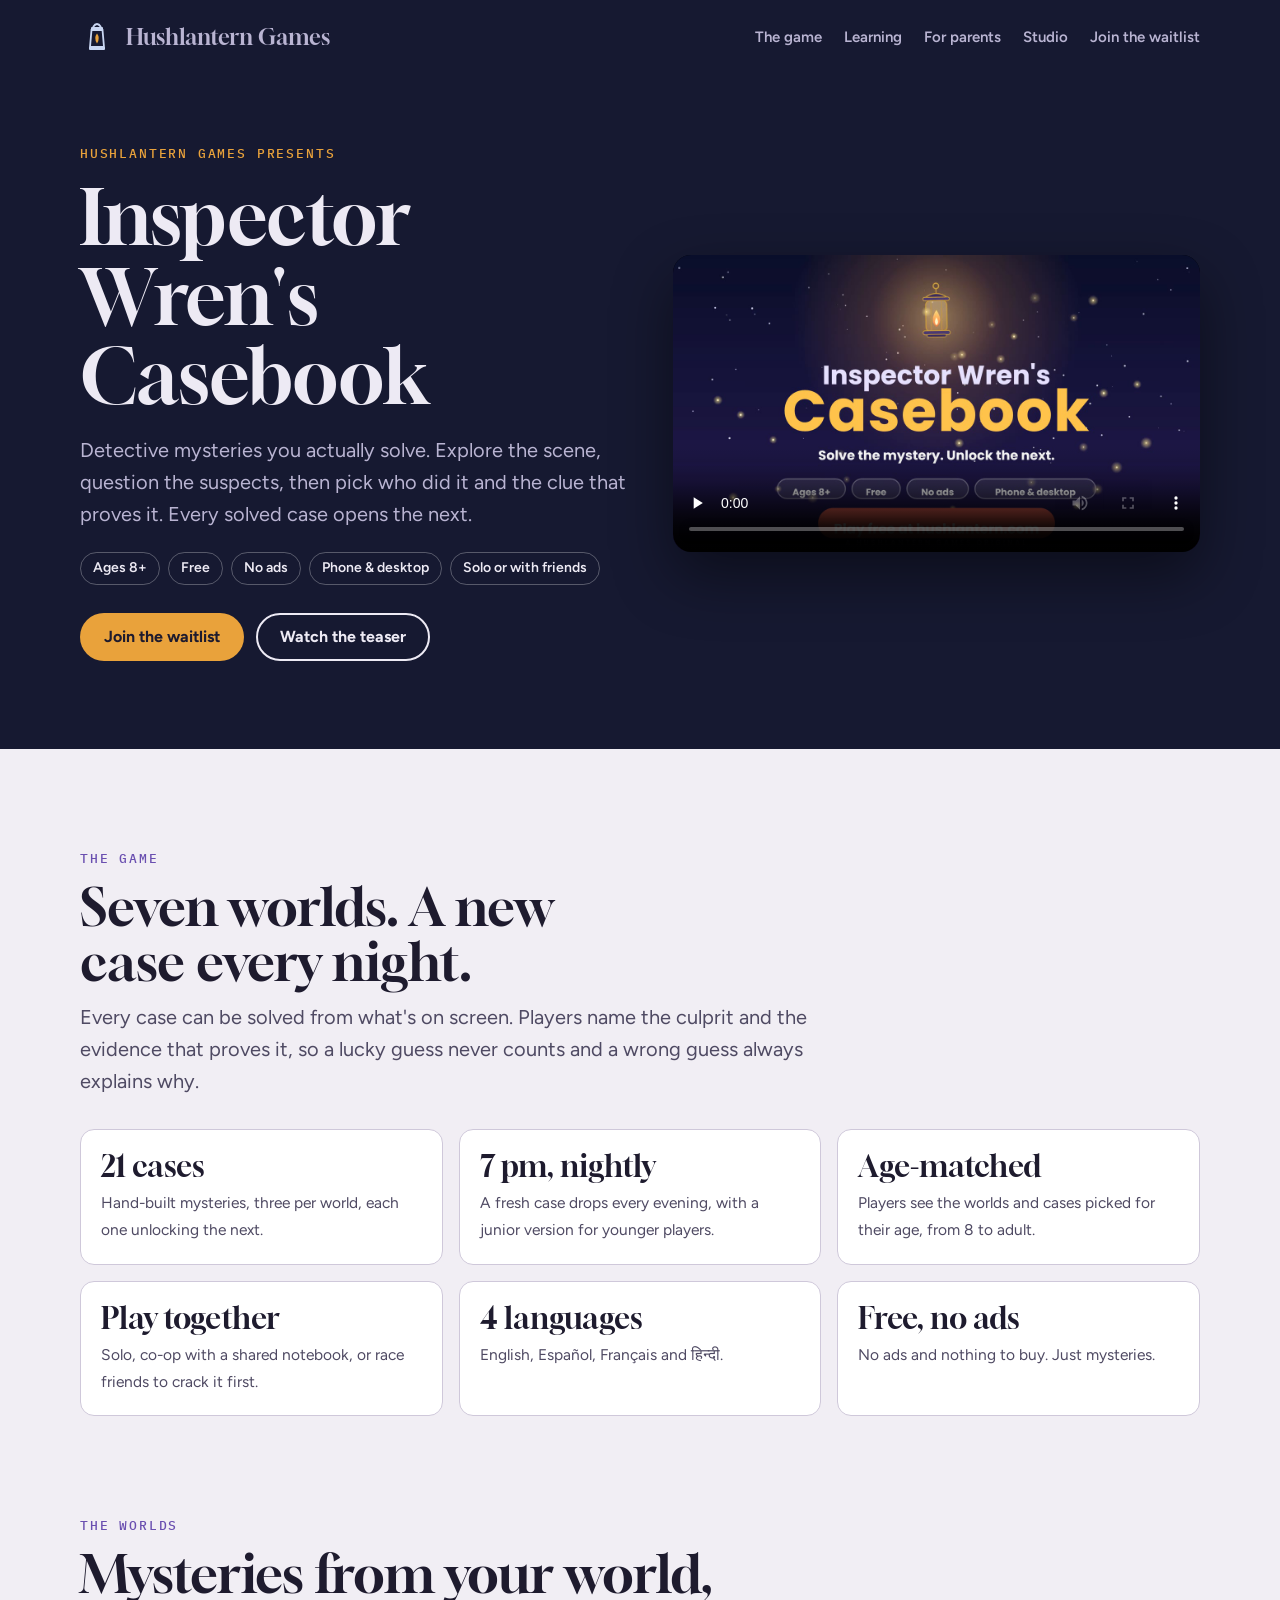
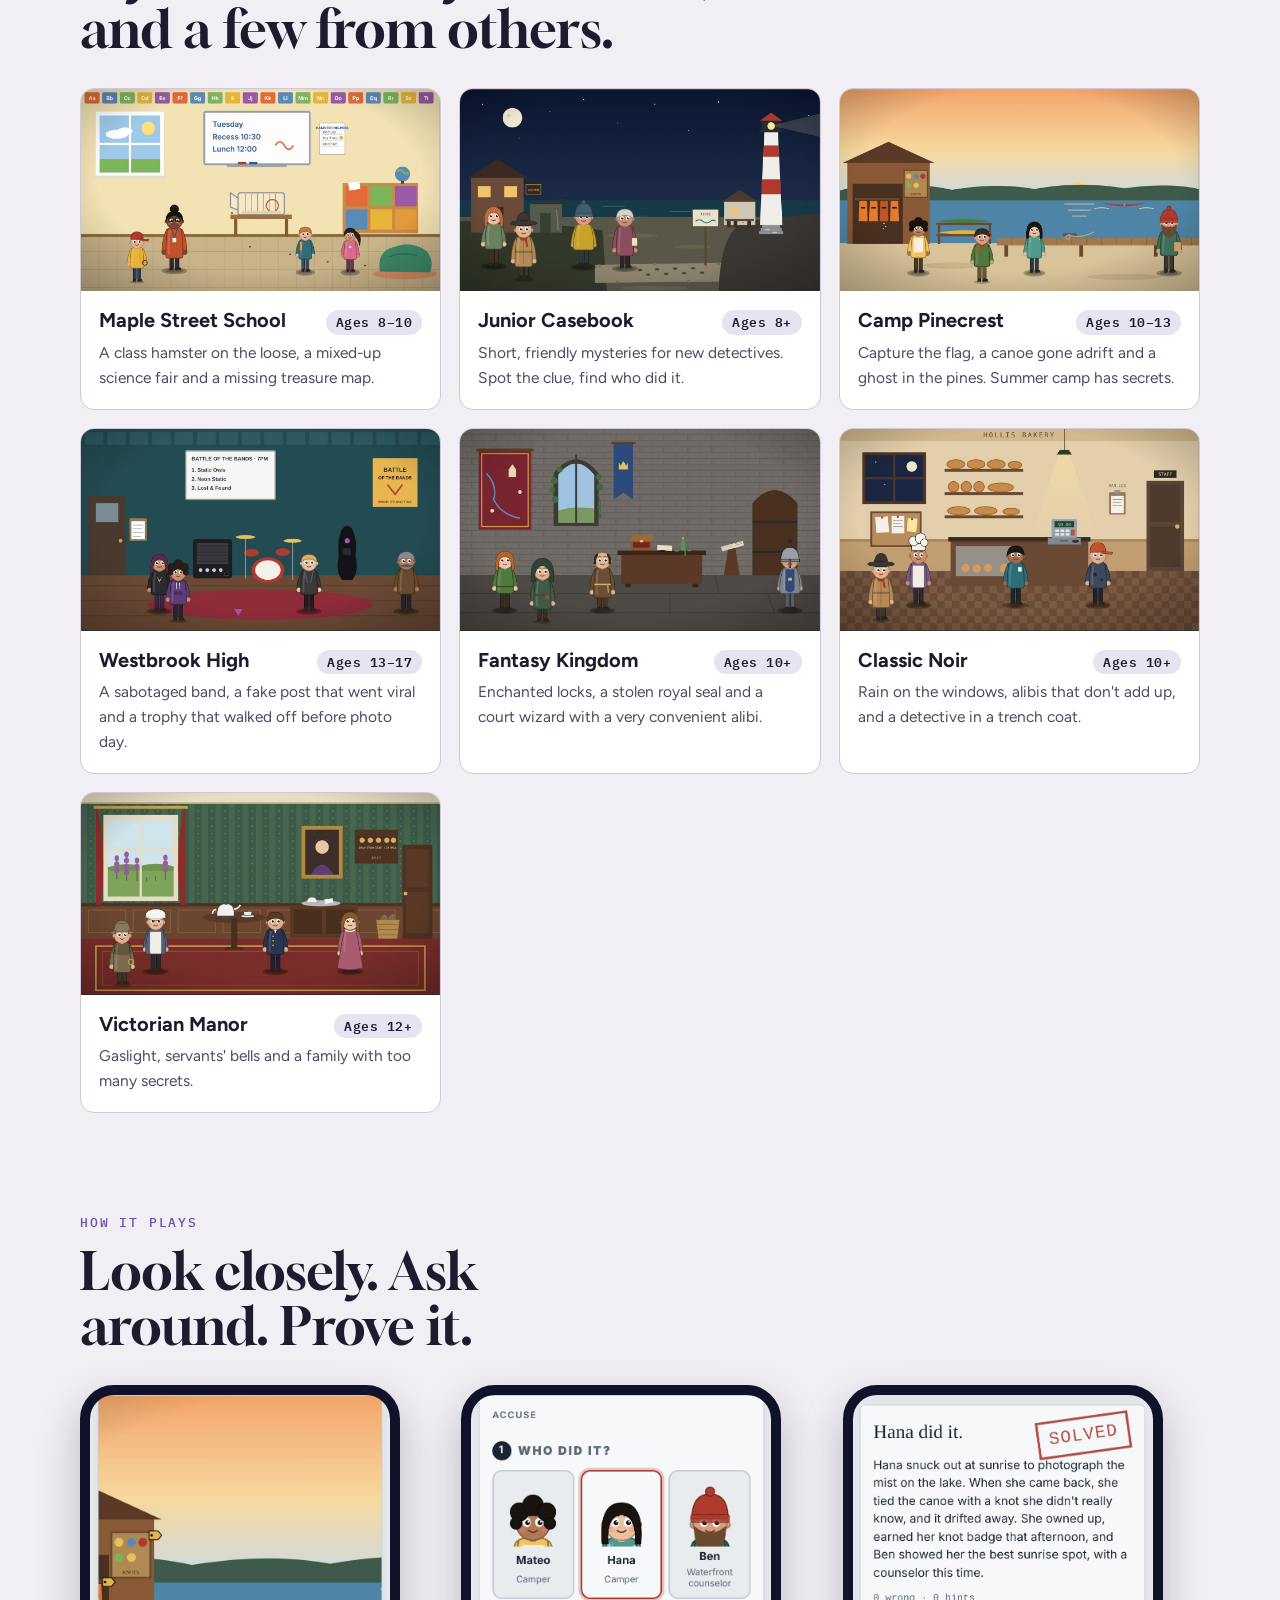
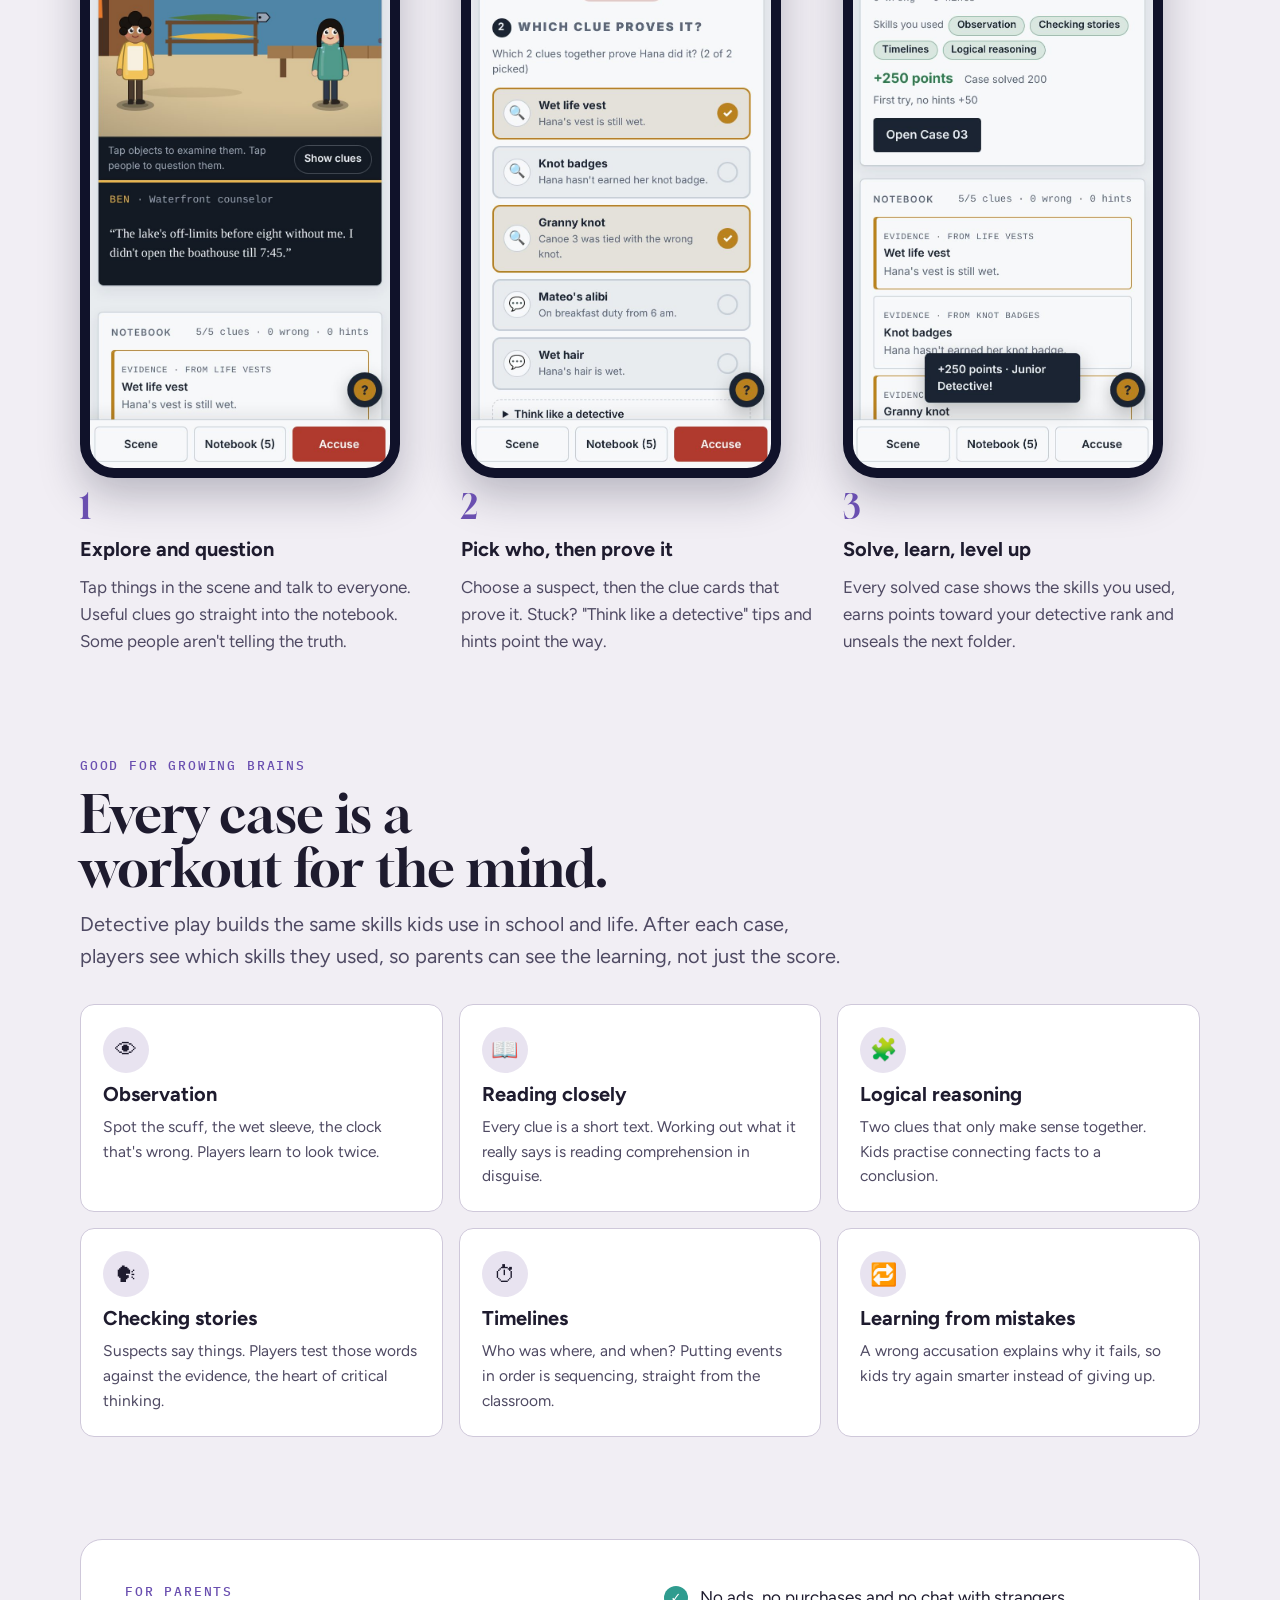
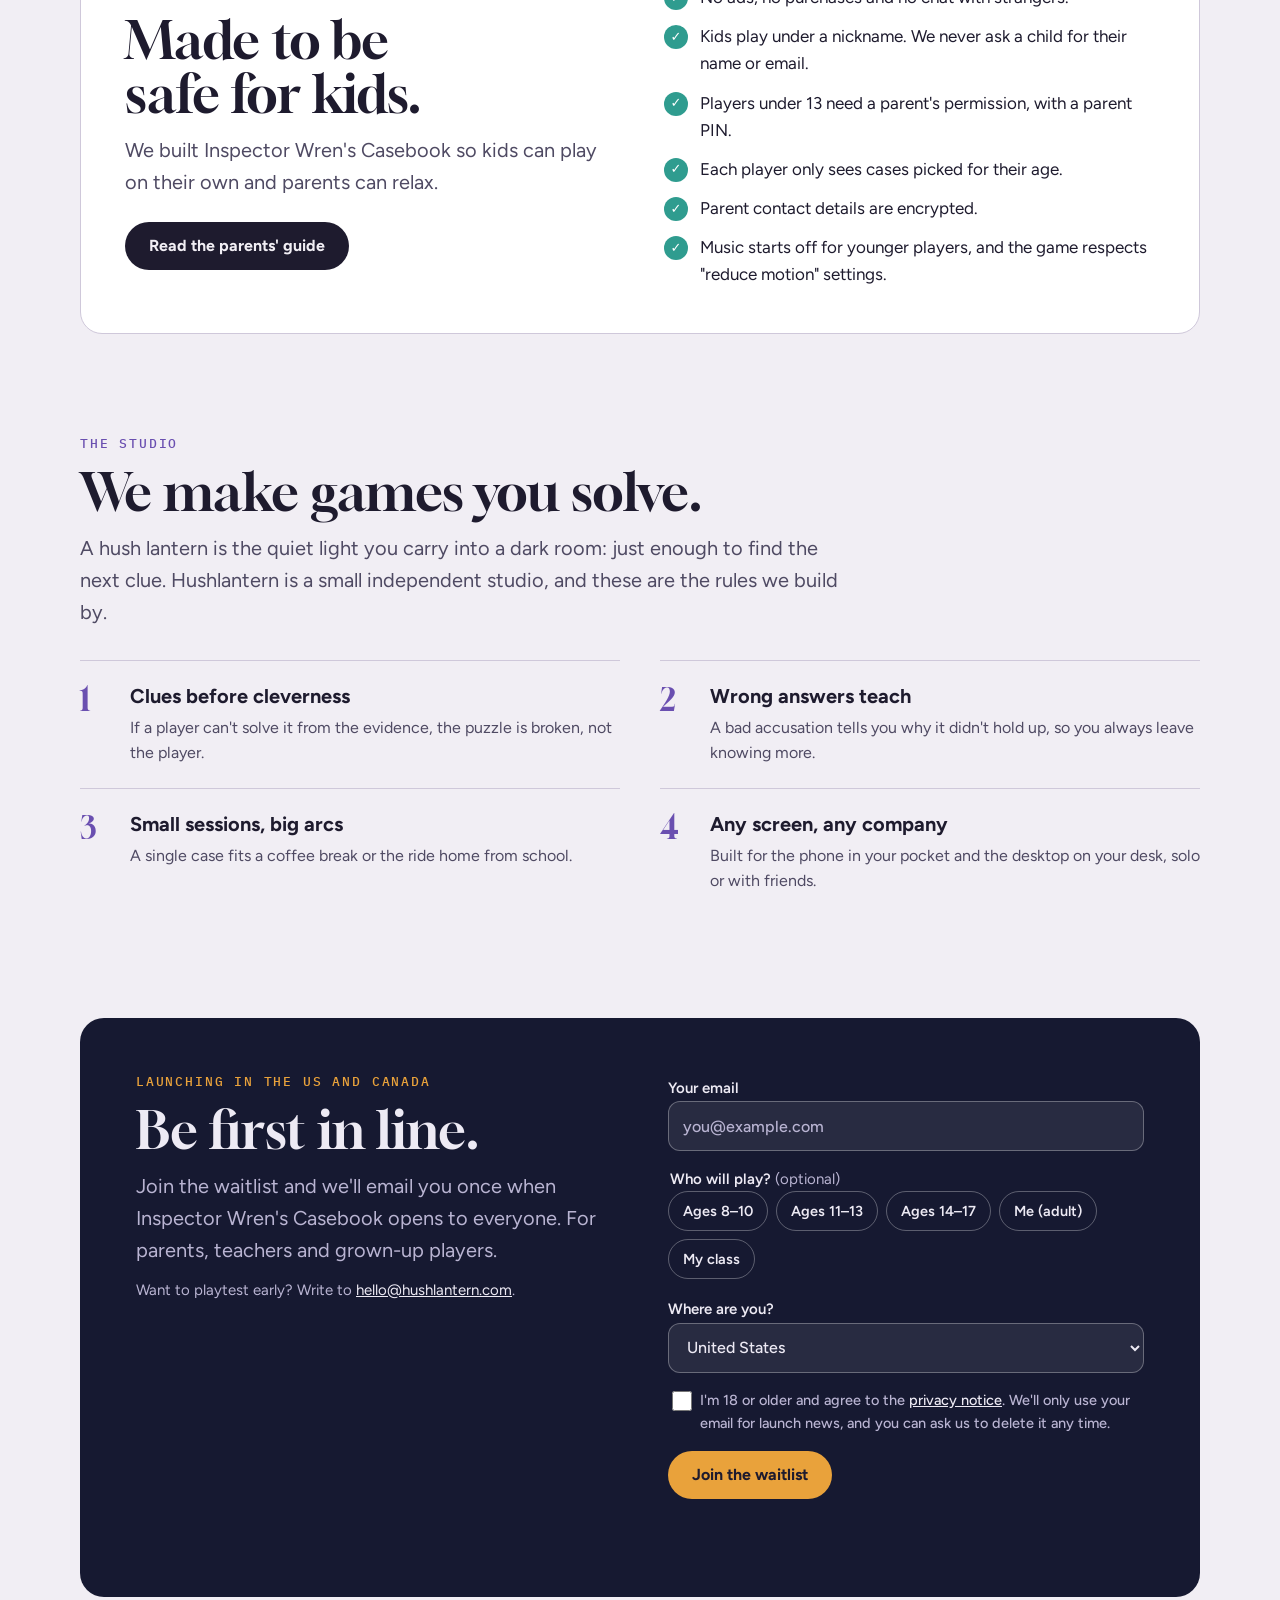
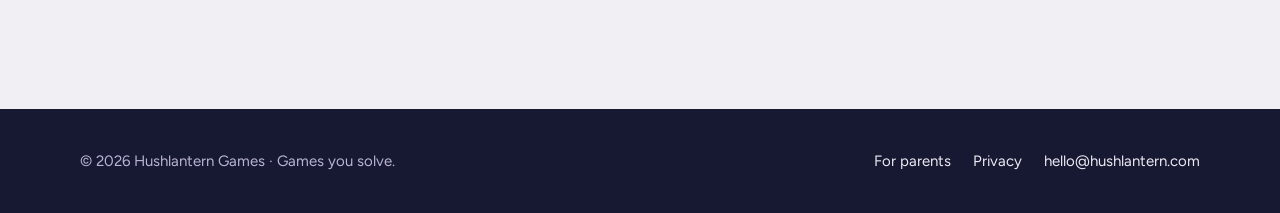
==== index.html @ 2d1e4416 "Launch hushlantern.com: studio site, game page, parents' guide, privacy notice, waitlist Co-Authored" ====
<!doctype html>
<html lang="en">
<head>
<meta charset="utf-8">
<meta name="viewport" content="width=device-width,initial-scale=1">
<title>Hushlantern Games · Inspector Wren's Casebook</title>
<meta name="description" content="Hushlantern Games makes games you solve. Inspector Wren's Casebook: free detective mysteries for ages 8 and up, on phone and desktop. No ads.">
<link rel="canonical" href="https://hushlantern.com/">
<meta property="og:type" content="website">
<meta property="og:site_name" content="Hushlantern Games">
<meta property="og:title" content="Inspector Wren's Casebook · Hushlantern Games">
<meta property="og:description" content="Free detective mysteries for ages 8 and up. Explore the scene, question suspects, prove who did it. No ads.">
<meta property="og:url" content="https://hushlantern.com/">
<meta property="og:image" content="https://hushlantern.com/assets/img/og-image.jpg">
<meta name="twitter:card" content="summary_large_image">
<meta name="theme-color" content="#161931">
<link rel="icon" href="assets/img/favicon.svg" type="image/svg+xml">
<link rel="apple-touch-icon" href="assets/img/apple-touch-icon.png">
<link rel="preconnect" href="https://fonts.googleapis.com">
<link rel="preconnect" href="https://fonts.gstatic.com" crossorigin>
<link rel="stylesheet" href="https://fonts.googleapis.com/css2?family=Gloock&family=Figtree:wght@400;500;600;700&family=IBM+Plex+Mono:wght@400;500&display=swap">
<link rel="stylesheet" href="assets/site.css">
<script type="application/ld+json">
{"@context":"https://schema.org","@type":"VideoGame","name":"Inspector Wren's Casebook","url":"https://hushlantern.com/","publisher":{"@type":"Organization","name":"Hushlantern Games","url":"https://hushlantern.com/"},"genre":["Mystery","Puzzle","Educational"],"gamePlatform":["Web browser","Mobile","Desktop"],"playMode":["SinglePlayer","CoOp","MultiPlayer"],"typicalAgeRange":"8-","offers":{"@type":"Offer","price":"0","priceCurrency":"USD"},"inLanguage":["en","es","fr","hi"]}
</script>
</head>
<body>
<a class="skip" href="#main">Skip to content</a>

<header class="top">
  <div class="wrap">
    <nav class="nav" aria-label="Main">
      <a class="brand" href="./">
        <svg width="34" height="34" viewBox="0 0 34 34" aria-hidden="true"><path d="M13 7 Q17 1 21 7" fill="none" stroke="#C9D6F2" stroke-width="1.8"/><rect x="11" y="7" width="12" height="3" rx="1" fill="#C9D6F2"/><path d="M11.5 10 L22.5 10 L24 27 L10 27Z" fill="none" stroke="#C9D6F2" stroke-width="1.8"/><path d="M17 13.5 Q20.5 18 17 23.5 Q13.5 18 17 13.5Z" fill="#E9A23B"/><rect x="9" y="27" width="16" height="3" rx="1" fill="#C9D6F2"/></svg>
        Hushlantern Games
      </a>
      <ul>
        <li><a href="#game">The game</a></li>
        <li><a href="#learning">Learning</a></li>
        <li><a href="parents.html">For parents</a></li>
        <li><a href="#studio">Studio</a></li>
        <li><a href="#waitlist">Join the waitlist</a></li>
      </ul>
    </nav>

    <div class="hero">
      <div>
        <p class="eyebrow">Hushlantern Games presents</p>
        <h1>Inspector Wren's Casebook</h1>
        <p class="lead">Detective mysteries you actually solve. Explore the scene, question the suspects, then pick who did it and the clue that proves it. Every solved case opens the next.</p>
        <ul class="chips" aria-label="At a glance">
          <li>Ages 8+</li><li>Free</li><li>No ads</li><li>Phone &amp; desktop</li><li>Solo or with friends</li>
        </ul>
        <div class="ctas">
          <a class="btn btn-primary" href="#waitlist" data-play>Join the waitlist</a>
          <a class="btn btn-ghost" href="#teaser">Watch the teaser</a>
        </div>
      </div>
      <div id="teaser" class="video-card">
        <video controls playsinline preload="none" poster="assets/img/teaser-poster.jpg" aria-label="Inspector Wren's Casebook teaser, 54 seconds">
          <source src="assets/video/casebook-teaser.mp4" type="video/mp4">
          <source src="assets/video/casebook-teaser.webm" type="video/webm">
          Your browser can't play this video. <a href="assets/video/casebook-teaser.mp4">Download the teaser</a>.
        </video>
      </div>
    </div>
  </div>
</header>

<main id="main">

  <section id="game" class="wrap" aria-labelledby="game-h">
    <div class="sec-head">
      <p class="eyebrow">The game</p>
      <h2 id="game-h">Seven worlds. A new case every night.</h2>
      <p class="lead">Every case can be solved from what's on screen. Players name the culprit and the evidence that proves it, so a lucky guess never counts and a wrong guess always explains why.</p>
    </div>
    <div class="facts">
      <div class="fact"><b>21 cases</b><span>Hand-built mysteries, three per world, each one unlocking the next.</span></div>
      <div class="fact"><b>7 pm, nightly</b><span>A fresh case drops every evening, with a junior version for younger players.</span></div>
      <div class="fact"><b>Age-matched</b><span>Players see the worlds and cases picked for their age, from 8 to adult.</span></div>
      <div class="fact"><b>Play together</b><span>Solo, co-op with a shared notebook, or race friends to crack it first.</span></div>
      <div class="fact"><b>4 languages</b><span>English, Español, Français and हिन्दी.</span></div>
      <div class="fact"><b>Free, no ads</b><span>No ads and nothing to buy. Just mysteries.</span></div>
    </div>
  </section>

  <section class="wrap" aria-labelledby="worlds-h">
    <div class="sec-head">
      <p class="eyebrow">The worlds</p>
      <h2 id="worlds-h">Mysteries from your world, and a few from others.</h2>
    </div>
    <div class="worlds">
      <article class="world"><img src="assets/img/world-maple.jpg" alt="A cheerful classroom with a hamster cage and three classmates" width="1280" height="720" loading="lazy"><div><h3>Maple Street School <span class="age">Ages 8–10</span></h3><p>A class hamster on the loose, a mixed-up science fair and a missing treasure map.</p></div></article>
      <article class="world"><img src="assets/img/world-junior.jpg" alt="A harbor at night with a lighthouse and townspeople" width="1280" height="720" loading="lazy"><div><h3>Junior Casebook <span class="age">Ages 8+</span></h3><p>Short, friendly mysteries for new detectives. Spot the clue, find who did it.</p></div></article>
      <article class="world"><img src="assets/img/world-camp.jpg" alt="A summer camp dock on a lake at sunrise" width="1280" height="720" loading="lazy"><div><h3>Camp Pinecrest <span class="age">Ages 10–13</span></h3><p>Capture the flag, a canoe gone adrift and a ghost in the pines. Summer camp has secrets.</p></div></article>
      <article class="world"><img src="assets/img/world-westbrook.jpg" alt="A high school music room set up for a battle of the bands" width="1280" height="720" loading="lazy"><div><h3>Westbrook High <span class="age">Ages 13–17</span></h3><p>A sabotaged band, a fake post that went viral and a trophy that walked off before photo day.</p></div></article>
      <article class="world"><img src="assets/img/world-fantasy.jpg" alt="A royal chancellor's tower room in a fantasy castle" width="1280" height="720" loading="lazy"><div><h3>Fantasy Kingdom <span class="age">Ages 10+</span></h3><p>Enchanted locks, a stolen royal seal and a court wizard with a very convenient alibi.</p></div></article>
      <article class="world"><img src="assets/img/world-noir.jpg" alt="A 1940s bakery at night with suspects by the counter" width="1280" height="720" loading="lazy"><div><h3>Classic Noir <span class="age">Ages 10+</span></h3><p>Rain on the windows, alibis that don't add up, and a detective in a trench coat.</p></div></article>
      <article class="world"><img src="assets/img/world-manor.jpg" alt="A Victorian drawing room with a tea table and family members" width="1280" height="720" loading="lazy"><div><h3>Victorian Manor <span class="age">Ages 12+</span></h3><p>Gaslight, servants' bells and a family with too many secrets.</p></div></article>
    </div>
  </section>

  <section class="wrap" aria-labelledby="how-h">
    <div class="sec-head">
      <p class="eyebrow">How it plays</p>
      <h2 id="how-h">Look closely. Ask around. Prove it.</h2>
    </div>
    <div class="steps">
      <div class="step"><div class="phone"><img src="assets/img/phone-explore.jpg" alt="Phone screen: a lakeside camp scene with a counselor speaking" loading="lazy"></div><span class="num">1</span><h3>Explore and question</h3><p>Tap things in the scene and talk to everyone. Useful clues go straight into the notebook. Some people aren't telling the truth.</p></div>
      <div class="step"><div class="phone"><img src="assets/img/phone-accuse.jpg" alt="Phone screen: picking Hana as the suspect and ticking two clue cards" loading="lazy"></div><span class="num">2</span><h3>Pick who, then prove it</h3><p>Choose a suspect, then the clue cards that prove it. Stuck? "Think like a detective" tips and hints point the way.</p></div>
      <div class="step"><div class="phone"><img src="assets/img/phone-solved.jpg" alt="Phone screen: a SOLVED stamp, the case explanation, skills used and points earned" loading="lazy"></div><span class="num">3</span><h3>Solve, learn, level up</h3><p>Every solved case shows the skills you used, earns points toward your detective rank and unseals the next folder.</p></div>
    </div>
  </section>

  <section id="learning" class="wrap" aria-labelledby="learn-h">
    <div class="sec-head">
      <p class="eyebrow">Good for growing brains</p>
      <h2 id="learn-h">Every case is a workout for the mind.</h2>
      <p class="lead">Detective play builds the same skills kids use in school and life. After each case, players see which skills they used, so parents can see the learning, not just the score.</p>
    </div>
    <div class="skills">
      <div class="skill"><span class="ic" aria-hidden="true">👁</span><h3>Observation</h3><p>Spot the scuff, the wet sleeve, the clock that's wrong. Players learn to look twice.</p></div>
      <div class="skill"><span class="ic" aria-hidden="true">📖</span><h3>Reading closely</h3><p>Every clue is a short text. Working out what it really says is reading comprehension in disguise.</p></div>
      <div class="skill"><span class="ic" aria-hidden="true">🧩</span><h3>Logical reasoning</h3><p>Two clues that only make sense together. Kids practise connecting facts to a conclusion.</p></div>
      <div class="skill"><span class="ic" aria-hidden="true">🗣</span><h3>Checking stories</h3><p>Suspects say things. Players test those words against the evidence, the heart of critical thinking.</p></div>
      <div class="skill"><span class="ic" aria-hidden="true">⏱</span><h3>Timelines</h3><p>Who was where, and when? Putting events in order is sequencing, straight from the classroom.</p></div>
      <div class="skill"><span class="ic" aria-hidden="true">🔁</span><h3>Learning from mistakes</h3><p>A wrong accusation explains why it fails, so kids try again smarter instead of giving up.</p></div>
    </div>
  </section>

  <section class="wrap" aria-labelledby="parents-h">
    <div class="band">
      <div class="sec-head" style="margin:0">
        <p class="eyebrow">For parents</p>
        <h2 id="parents-h">Made to be safe for kids.</h2>
        <p class="lead">We built Inspector Wren's Casebook so kids can play on their own and parents can relax.</p>
        <p><a class="btn btn-dark" href="parents.html" style="margin-top:12px">Read the parents' guide</a></p>
      </div>
      <ul class="ticks">
        <li>No ads, no purchases and no chat with strangers.</li>
        <li>Kids play under a nickname. We never ask a child for their name or email.</li>
        <li>Players under 13 need a parent's permission, with a parent PIN.</li>
        <li>Each player only sees cases picked for their age.</li>
        <li>Parent contact details are encrypted.</li>
        <li>Music starts off for younger players, and the game respects "reduce motion" settings.</li>
      </ul>
    </div>
  </section>

  <section id="studio" class="wrap" aria-labelledby="studio-h">
    <div class="sec-head">
      <p class="eyebrow">The studio</p>
      <h2 id="studio-h">We make games you solve.</h2>
      <p class="lead">A hush lantern is the quiet light you carry into a dark room: just enough to find the next clue. Hushlantern is a small independent studio, and these are the rules we build by.</p>
    </div>
    <ol class="rules">
      <li><span class="n">1</span><div><h3>Clues before cleverness</h3><p>If a player can't solve it from the evidence, the puzzle is broken, not the player.</p></div></li>
      <li><span class="n">2</span><div><h3>Wrong answers teach</h3><p>A bad accusation tells you why it didn't hold up, so you always leave knowing more.</p></div></li>
      <li><span class="n">3</span><div><h3>Small sessions, big arcs</h3><p>A single case fits a coffee break or the ride home from school.</p></div></li>
      <li><span class="n">4</span><div><h3>Any screen, any company</h3><p>Built for the phone in your pocket and the desktop on your desk, solo or with friends.</p></div></li>
    </ol>
  </section>

  <section id="waitlist" class="wrap" aria-labelledby="wl-h">
    <div class="waitlist">
      <div class="sec-head" style="margin:0">
        <p class="eyebrow">Launching in the US and Canada</p>
        <h2 id="wl-h">Be first in line.</h2>
        <p class="lead">Join the waitlist and we'll email you once when Inspector Wren's Casebook opens to everyone. For parents, teachers and grown-up players.</p>
        <p class="lead" style="font-size:15px">Want to playtest early? Write to <a href="mailto:hello@hushlantern.com" style="color:var(--on-night)">hello@hushlantern.com</a>.</p>
      </div>
      <form id="wl-form" novalidate>
        <div>
          <label for="wl-email">Your email</label>
          <input id="wl-email" name="email" type="email" autocomplete="email" placeholder="you@example.com" required maxlength="254">
        </div>
        <fieldset>
          <legend>Who will play? <span style="font-weight:400;color:var(--on-night-muted)">(optional)</span></legend>
          <div class="opts">
            <label class="opt"><input type="checkbox" name="ages" value="8-10"><span>Ages 8–10</span></label>
            <label class="opt"><input type="checkbox" name="ages" value="11-13"><span>Ages 11–13</span></label>
            <label class="opt"><input type="checkbox" name="ages" value="14-17"><span>Ages 14–17</span></label>
            <label class="opt"><input type="checkbox" name="ages" value="adult"><span>Me (adult)</span></label>
            <label class="opt"><input type="checkbox" name="ages" value="class"><span>My class</span></label>
          </div>
        </fieldset>
        <div>
          <label for="wl-region">Where are you?</label>
          <select id="wl-region" name="region">
            <option value="US">United States</option>
            <option value="CA">Canada</option>
            <option value="other">Somewhere else</option>
          </select>
        </div>
        <div class="hp" aria-hidden="true"><label for="wl-company">Leave this empty</label><input id="wl-company" name="company" type="text" tabindex="-1" autocomplete="off"></div>
        <label class="check"><input type="checkbox" name="consent" id="wl-consent" required><span>I'm 18 or older and agree to the <a href="privacy.html">privacy notice</a>. We'll only use your email for launch news, and you can ask us to delete it any time.</span></label>
        <div><button class="btn btn-primary" type="submit" id="wl-submit">Join the waitlist</button></div>
        <p class="msg" id="wl-msg" role="status" aria-live="polite"></p>
      </form>
    </div>
  </section>

</main>

<footer class="foot">
  <div class="wrap">
    <span>© 2026 Hushlantern Games · Games you solve.</span>
    <nav aria-label="Footer">
      <a href="parents.html">For parents</a>
      <a href="privacy.html">Privacy</a>
      <a href="mailto:hello@hushlantern.com">hello@hushlantern.com</a>
    </nav>
  </div>
</footer>

<script src="assets/config.js"></script>
<script src="assets/site.js"></script>
</body>
</html>
---- assets/site.css ----
/* Hushlantern Games — site styles */
:root{
  --bg:#F1EEF4;--surface:#FFFFFF;--surface-2:#E8E3F0;--ink:#1E1B2E;--muted:#4F4A63;--line:#CFC8DA;
  --night:#161931;--night-2:#1F2346;--on-night:#EDEAF4;--on-night-muted:#B9B4D2;
  --violet:#6A4FB0;--violet-ink:#5A3E9E;--amber:#E9A23B;--amber-ink:#1E1B2E;--coral:#E2604F;--teal:#2F9C8F;
  --radius:14px;--wrap:1200px;--gut:clamp(16px,4vw,40px);
  --serif:Gloock,Georgia,serif;--sans:Figtree,system-ui,-apple-system,"Segoe UI",sans-serif;--mono:"IBM Plex Mono",ui-monospace,monospace;
  color-scheme:light;
}
@media (prefers-color-scheme:dark){:root:not([data-theme="light"]){
  --bg:#121428;--surface:#1B1E38;--surface-2:#232747;--ink:#EDEAF4;--muted:#B9B4D2;--line:#34385C;--violet:#A994F0;--violet-ink:#C3B5F7;--amber-ink:#1E1B2E;color-scheme:dark}}
:root[data-theme="dark"]{--bg:#121428;--surface:#1B1E38;--surface-2:#232747;--ink:#EDEAF4;--muted:#B9B4D2;--line:#34385C;--violet:#A994F0;--violet-ink:#C3B5F7;color-scheme:dark}
*{box-sizing:border-box}
html{scroll-behavior:smooth}
@media (prefers-reduced-motion:reduce){html{scroll-behavior:auto}}
body{margin:0;background:var(--bg);color:var(--ink);font:400 17px/1.6 var(--sans);-webkit-font-smoothing:antialiased}
img,video{max-width:100%;display:block}
a{color:inherit}
a:hover{color:var(--violet-ink)}
:focus-visible{outline:3px solid var(--amber);outline-offset:3px;border-radius:4px}
.wrap{max-width:var(--wrap);margin:0 auto;padding:0 var(--gut)}
.skip{position:absolute;left:-999px;top:8px;background:var(--amber);color:var(--amber-ink);padding:8px 14px;border-radius:8px;z-index:10}
.skip:focus{left:8px}
.eyebrow{font:500 13px/1.3 var(--mono);letter-spacing:.14em;text-transform:uppercase;color:var(--violet)}
h1,h2{font-family:var(--serif);font-weight:400;line-height:1.05;margin:0;text-wrap:balance}
h1{font-size:clamp(40px,6vw,76px)}
h2{font-size:clamp(32px,4.4vw,52px)}
h3{font-size:20px;line-height:1.3;margin:0}
p{margin:0}
.lead{font-size:clamp(17px,1.6vw,20px);color:var(--muted);max-width:62ch}
section{padding:clamp(56px,8vw,104px) 0 0}
.sec-head{display:flex;flex-direction:column;gap:12px;max-width:760px;margin-bottom:32px}
.btn{display:inline-flex;align-items:center;justify-content:center;gap:10px;min-height:48px;padding:0 22px;border-radius:999px;font:700 16px/1 var(--sans);text-decoration:none;border:2px solid transparent;cursor:pointer}
.btn-primary{background:var(--amber);color:var(--amber-ink)}
.btn-primary:hover{filter:brightness(1.06);color:var(--amber-ink)}
.btn-ghost{border-color:currentColor;background:transparent}
.btn-dark{background:var(--ink);color:var(--bg)}
.btn-dark:hover{color:var(--bg);opacity:.9}

/* header + hero (always night-coloured) */
.top{background:var(--night);color:var(--on-night)}
.nav{display:flex;flex-wrap:wrap;align-items:center;justify-content:space-between;gap:12px 28px;padding:20px 0}
.brand{display:flex;align-items:center;gap:12px;text-decoration:none;font:400 22px var(--serif);color:var(--on-night)}
.brand:hover{color:var(--on-night)}
.nav ul{display:flex;flex-wrap:wrap;gap:6px 22px;list-style:none;margin:0;padding:0;font-weight:600;font-size:15px}
.nav a{text-decoration:none;color:var(--on-night-muted)}
.nav a:hover,.nav a[aria-current="page"]{color:var(--on-night)}
.hero{display:grid;grid-template-columns:minmax(0,1.05fr) minmax(0,1fr);gap:40px;align-items:center;padding:clamp(32px,6vw,72px) 0 clamp(48px,7vw,88px)}
@media (max-width:880px){.hero{grid-template-columns:minmax(0,1fr)}}
.hero .eyebrow{color:var(--amber)}
.hero h1{margin:14px 0 18px}
.hero .lead{color:var(--on-night-muted)}
.hero .ctas{display:flex;flex-wrap:wrap;gap:12px;margin-top:28px}
.hero .btn-ghost{color:var(--on-night)}
.hero .btn-ghost:hover{color:var(--amber)}
.chips{display:flex;flex-wrap:wrap;gap:8px;margin-top:22px;list-style:none;padding:0}
.chips li{border:1px solid rgba(255,255,255,.28);border-radius:999px;padding:4px 12px;font-size:14px;font-weight:600;color:var(--on-night)}
.video-card{position:relative;border-radius:18px;overflow:hidden;box-shadow:0 24px 60px rgba(0,0,0,.45);background:#000;aspect-ratio:16/9}
.video-card video{width:100%;height:100%;object-fit:cover}
.page-hero{padding:clamp(28px,5vw,56px) 0 clamp(40px,6vw,64px)}
.page-hero h1{font-size:clamp(36px,5vw,60px);margin:12px 0 14px}
.page-hero .lead{color:var(--on-night-muted)}

/* facts */
.facts{display:grid;grid-template-columns:repeat(3,minmax(0,1fr));gap:16px}
@media (max-width:820px){.facts{grid-template-columns:repeat(2,minmax(0,1fr))}}
@media (max-width:520px){.facts{grid-template-columns:minmax(0,1fr)}}
.fact{background:var(--surface);border:1px solid var(--line);border-radius:var(--radius);padding:20px}
.fact b{display:block;font:400 30px/1.1 var(--serif);margin-bottom:6px}
.fact span{color:var(--muted);font-size:15.5px}

/* worlds */
.worlds{display:grid;grid-template-columns:repeat(auto-fill,minmax(280px,1fr));gap:18px}
.world{background:var(--surface);border:1px solid var(--line);border-radius:var(--radius);overflow:hidden;display:flex;flex-direction:column}
.world img{aspect-ratio:16/9;object-fit:cover;width:100%}
.world div{padding:16px 18px 18px;display:flex;flex-direction:column;gap:6px}
.world h3{display:flex;justify-content:space-between;align-items:baseline;gap:10px;flex-wrap:wrap}
.age{font:600 12.5px/1 var(--mono);letter-spacing:.04em;background:var(--surface-2);border-radius:999px;padding:6px 10px;white-space:nowrap}
.world p{color:var(--muted);font-size:15.5px}

/* steps */
.steps{display:grid;grid-template-columns:repeat(3,minmax(0,1fr));gap:24px;align-items:start}
@media (max-width:860px){.steps{grid-template-columns:minmax(0,1fr)}}
.step{display:flex;flex-direction:column;gap:12px}
.phone{border:10px solid #10122A;border-radius:34px;overflow:hidden;background:#10122A;box-shadow:0 18px 40px rgba(22,25,49,.25);max-width:320px;width:100%;aspect-ratio:390/844}
.phone img{width:100%;height:100%;object-fit:cover;object-position:top}
.step .num{font:400 34px/1 var(--serif);color:var(--violet)}
.step p{color:var(--muted)}

/* skills */
.skills{display:grid;grid-template-columns:repeat(3,minmax(0,1fr));gap:16px}
@media (max-width:820px){.skills{grid-template-columns:repeat(2,minmax(0,1fr))}}
@media (max-width:520px){.skills{grid-template-columns:minmax(0,1fr)}}
.skill{background:var(--surface);border:1px solid var(--line);border-radius:var(--radius);padding:22px;display:flex;flex-direction:column;gap:8px}
.skill .ic{width:46px;height:46px;border-radius:50%;display:grid;place-items:center;font-size:22px;background:var(--surface-2)}
.skill p{color:var(--muted);font-size:15.5px}

/* parents band + rules */
.band{background:var(--surface);border:1px solid var(--line);border-radius:22px;padding:clamp(24px,4vw,44px);display:grid;grid-template-columns:minmax(0,1fr) minmax(0,1fr);gap:28px 48px}
@media (max-width:820px){.band{grid-template-columns:minmax(0,1fr)}}
.ticks{list-style:none;margin:0;padding:0;display:grid;gap:12px}
.ticks li{display:grid;grid-template-columns:26px minmax(0,1fr);gap:10px}
.ticks li::before{content:"✓";width:24px;height:24px;border-radius:50%;background:var(--teal);color:#fff;font-weight:800;font-size:13px;display:grid;place-items:center;margin-top:2px}
.rules{list-style:none;margin:0;padding:0;display:grid;grid-template-columns:repeat(2,minmax(0,1fr));gap:0 40px}
@media (max-width:760px){.rules{grid-template-columns:minmax(0,1fr)}}
.rules li{display:flex;gap:20px;padding:22px 0;border-top:1px solid var(--line)}
.rules .n{font:400 32px/1 var(--serif);color:var(--violet);min-width:30px}
.rules p{color:var(--muted);font-size:16px;margin-top:6px}

/* waitlist */
.waitlist{background:var(--night);color:var(--on-night);border-radius:24px;padding:clamp(28px,5vw,56px);display:grid;grid-template-columns:minmax(0,1fr) minmax(0,1fr);gap:32px 56px}
@media (max-width:860px){.waitlist{grid-template-columns:minmax(0,1fr)}}
.waitlist .eyebrow{color:var(--amber)}
.waitlist .lead{color:var(--on-night-muted)}
form{display:grid;gap:16px}
label,legend{font-weight:600;font-size:15px}
input[type=email],select{width:100%;min-height:50px;border-radius:12px;border:1px solid rgba(255,255,255,.3);background:rgba(255,255,255,.08);color:var(--on-night);font:500 16px var(--sans);padding:0 14px}
select option{color:#1E1B2E}
input::placeholder{color:var(--on-night-muted)}
fieldset{border:0;padding:0;margin:0;display:grid;gap:10px}
.opts{display:flex;flex-wrap:wrap;gap:8px}
.opt{position:relative}
.opt input{position:absolute;opacity:0;inset:0;margin:0;cursor:pointer}
.opt span{display:inline-flex;align-items:center;min-height:40px;padding:0 14px;border-radius:999px;border:1px solid rgba(255,255,255,.3);font-weight:600;font-size:14.5px}
.opt input:checked+span{background:var(--amber);border-color:var(--amber);color:var(--amber-ink)}
.opt input:focus-visible+span{outline:3px solid var(--amber);outline-offset:2px}
.check{display:grid;grid-template-columns:22px minmax(0,1fr);gap:10px;font-weight:500;color:var(--on-night-muted);font-size:14.5px}
.check input{width:20px;height:20px;margin-top:2px;accent-color:var(--amber)}
.check a{color:var(--on-night)}
.hp{position:absolute;left:-5000px;width:1px;height:1px;overflow:hidden}
.msg{min-height:1.5em;font-weight:600}
.msg.ok{color:#9FE3C9}.msg.err{color:#FFB4A8}

/* tables + prose */
.table-wrap{overflow-x:auto;border:1px solid var(--line);border-radius:var(--radius);background:var(--surface)}
table{border-collapse:collapse;width:100%;min-width:560px;font-size:15.5px}
th,td{text-align:left;padding:12px 16px;border-bottom:1px solid var(--line);vertical-align:top}
th{font:500 12.5px var(--mono);letter-spacing:.08em;text-transform:uppercase;color:var(--muted)}
tr:last-child td{border-bottom:0}
.prose{max-width:760px}
.prose h2{font-size:clamp(26px,3vw,34px);margin:44px 0 12px}
.prose h3{margin:26px 0 8px}
.prose p,.prose li{color:var(--muted)}
.prose p+p{margin-top:12px}
.prose ul{padding-left:22px;display:grid;gap:6px}
.faq details{border-top:1px solid var(--line);padding:16px 0}
.faq details:last-child{border-bottom:1px solid var(--line)}
.faq summary{cursor:pointer;font-weight:700;font-size:17.5px}
.faq details p{margin-top:10px;color:var(--muted)}

/* footer */
.foot{margin-top:clamp(64px,9vw,112px);background:var(--night);color:var(--on-night-muted);padding:40px 0;font-size:15px}
.foot .wrap{display:flex;flex-wrap:wrap;gap:16px 40px;justify-content:space-between;align-items:center}
.foot nav{display:flex;flex-wrap:wrap;gap:8px 22px}
.foot a{color:var(--on-night);text-decoration:none}
.foot a:hover{color:var(--amber)}

@media (max-width:640px){
  .table-wrap{border:0;background:none;overflow:visible}
  table,tbody,tr,td{display:block;min-width:0}
  table{min-width:0}
  thead{position:absolute;left:-9999px}
  tr{background:var(--surface);border:1px solid var(--line);border-radius:var(--radius);padding:6px 4px;margin-bottom:12px}
  td{border:0;padding:6px 14px;display:grid;grid-template-columns:110px minmax(0,1fr);gap:10px}
  td::before{content:attr(data-l);font:500 12px/1.5 var(--mono);letter-spacing:.06em;text-transform:uppercase;color:var(--muted)}
  td:first-child{font-weight:700;font-size:17px}
}

/* fixes: keep section spacing alongside .wrap padding; let images keep their shape */
section.wrap{padding-top:clamp(56px,8vw,104px)}
img{height:auto}
.world img{aspect-ratio:16/9;object-fit:cover}
.phone img{height:100%}
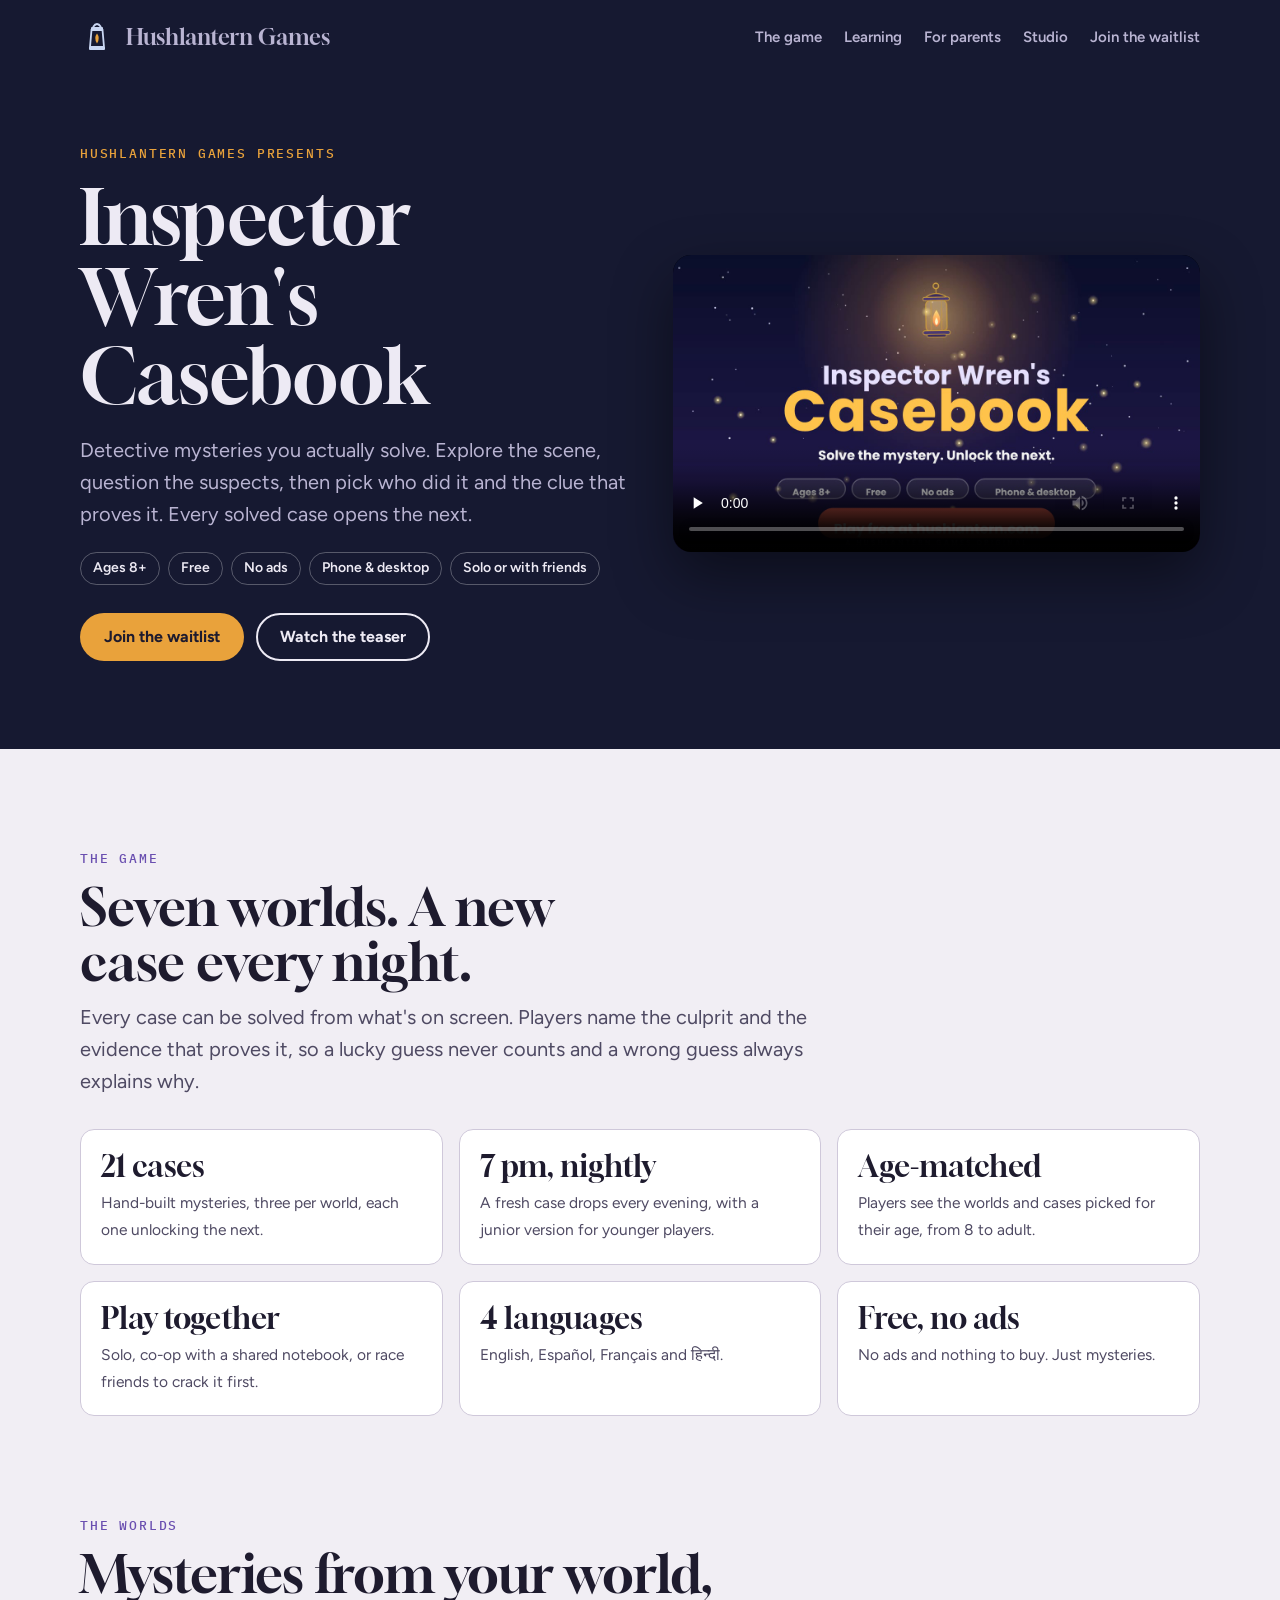
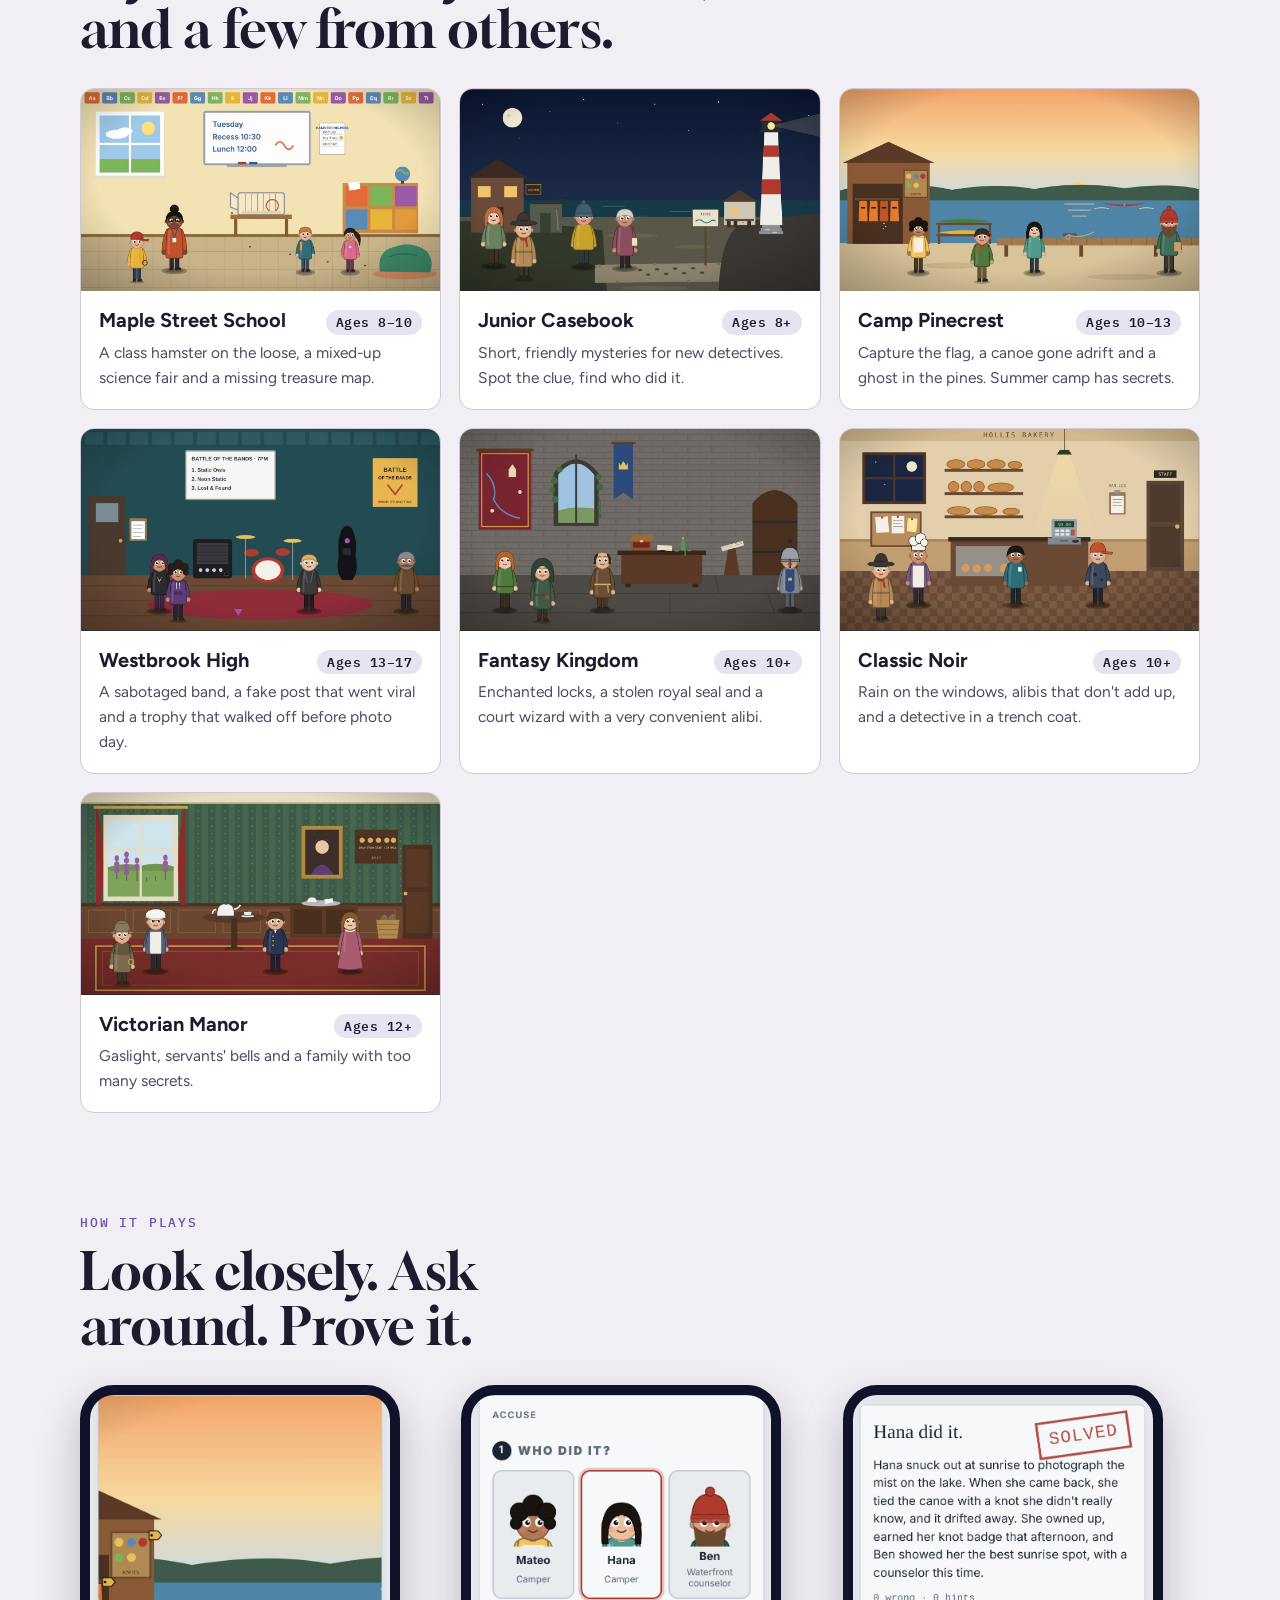
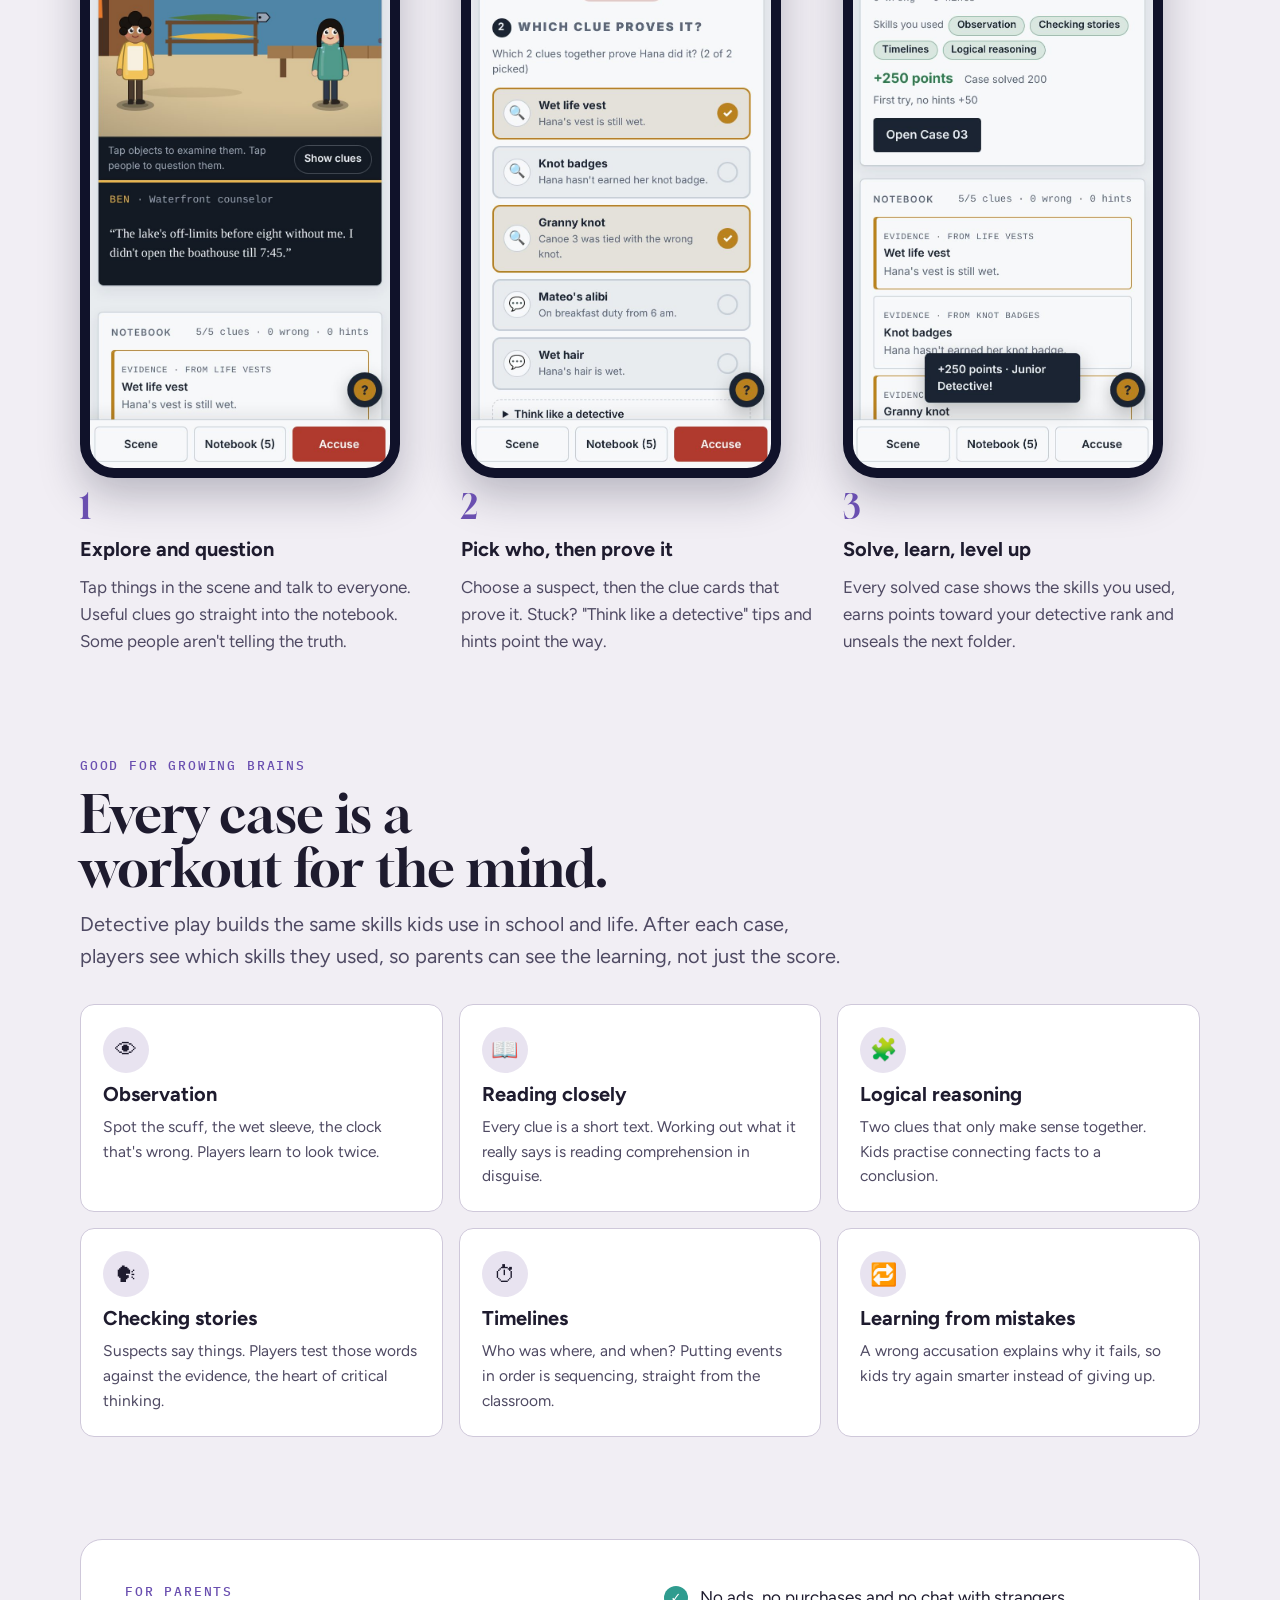
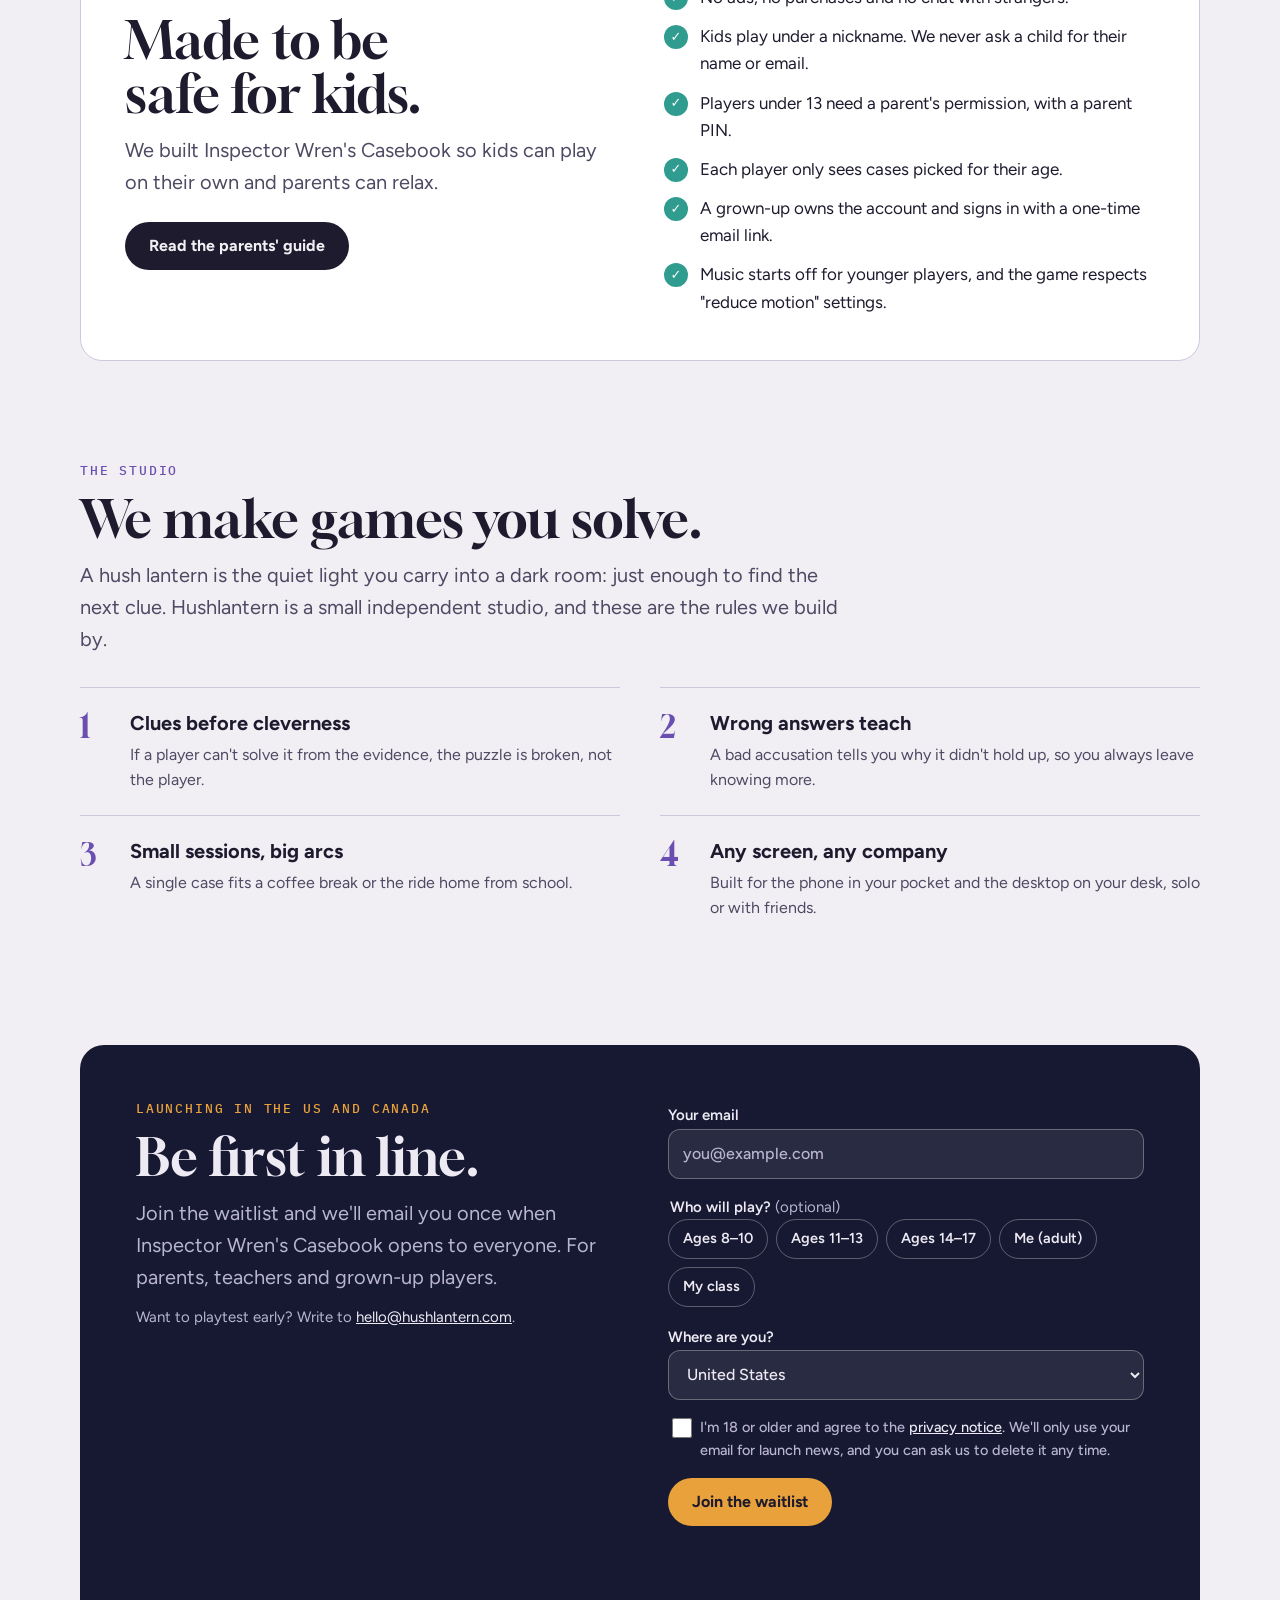
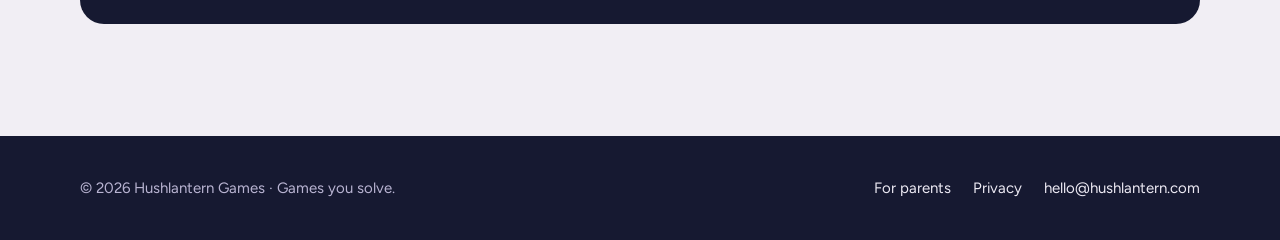
==== commit a113aa41: "Launch playable game at /play with family sign-in, cookie-free analytics, admin dashboard - /play: p" ====
--- a/index.html
+++ b/index.html
@@ -142,7 +142,7 @@
         <li>Kids play under a nickname. We never ask a child for their name or email.</li>
         <li>Players under 13 need a parent's permission, with a parent PIN.</li>
         <li>Each player only sees cases picked for their age.</li>
-        <li>Parent contact details are encrypted.</li>
+        <li>A grown-up owns the account and signs in with a one-time email link.</li>
         <li>Music starts off for younger players, and the game respects "reduce motion" settings.</li>
       </ul>
     </div>
@@ -215,6 +215,7 @@
 </footer>
 
 <script src="assets/config.js"></script>
+<script src="assets/hl-analytics.js" data-autostart="site"></script>
 <script src="assets/site.js"></script>
 </body>
 </html>
